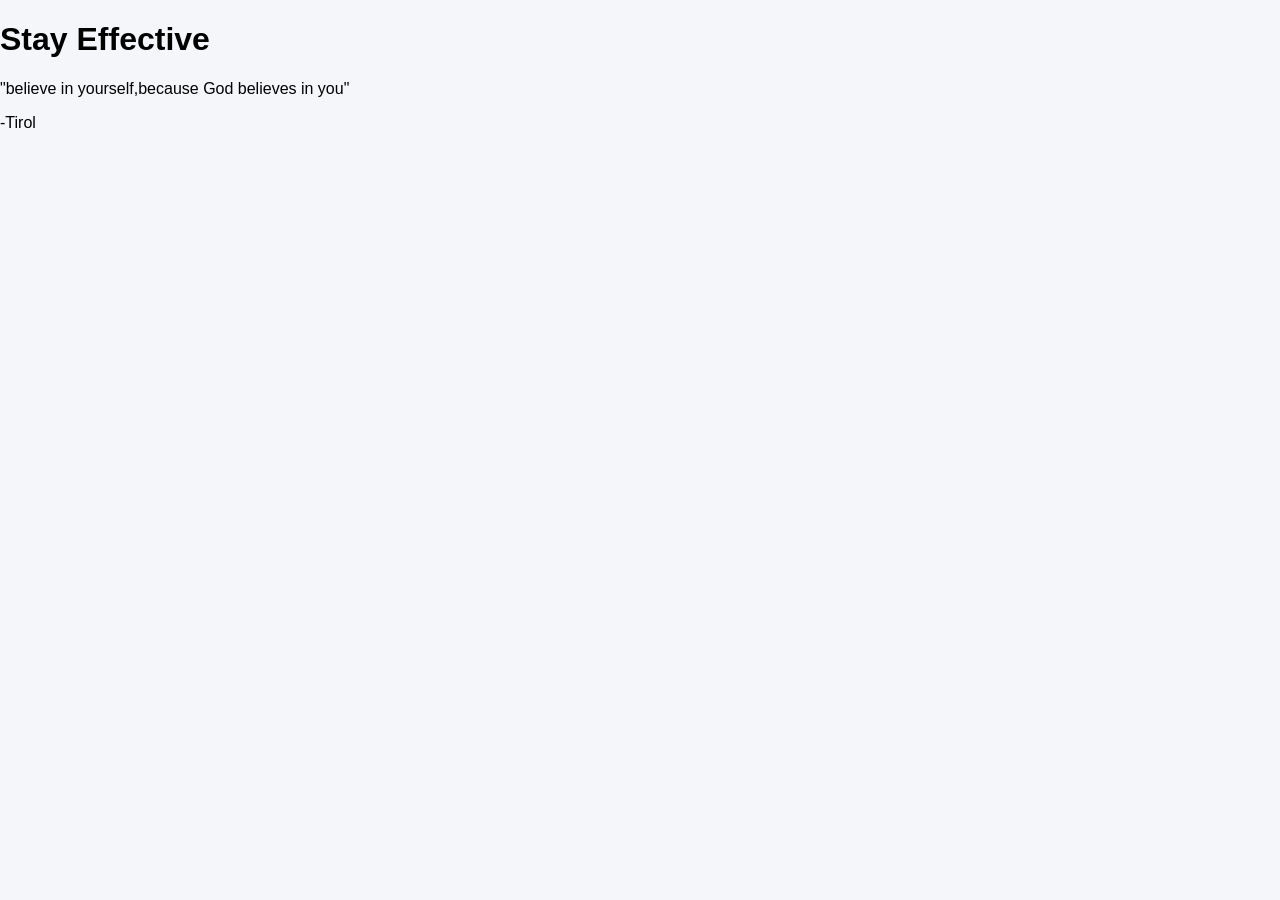
==== index.html @ b817ed64 "Add files via upload" ====
<!DOCTYPE html>
<html lang="en">
<head>
    <meta charset="UTF-8">
    <meta name="viewport"
content="width=device-width,initial-scale=1.0">
<link rel="stylesheet"href="style.css">
<title>Document</title>
</head>
<body>
    <div class="poster">
        <h1 class="title"> Stay Effective</h1>
        <p class="quote">"believe in yourself,because God believes in you"</p>
  <p class="author">-Tirol</p>
    </div>
</body>
</html>
---- style.css ----
body{
    font-family: Arial, sans-serif;
    background-color: #f4f6f9;
    margin:0;
}

/* Header */
header{
    background-color:#2c3e50;
    color:white;
    text-align:center;
    padding:20px;
}

/* Main content */
main{
    padding:20px;
}

/* Headings */
h2{
    color:#2c3e50;
    margin-top:30px;
}

/* Lists */
ol, ul{
    background:white;
    padding:20px;
    border-radius:8px;
    width:60%;
}

/* Tables */
table{
    width:80%;
    border-collapse:collapse;
    margin-top:20px;
    background:white;
}

th{
    background-color:#34495e;
    color:white;
    padding:10px;
}

td{
    padding:10px;
    text-align:center;
}

tr:nth-child(even){
    background-color:#f2f2f2;
}

/* Footer */
footer{
    text-align:center;
    background-color:#2c3e50;
    color:white;
    padding:15px;
    margin-top:30px;
}
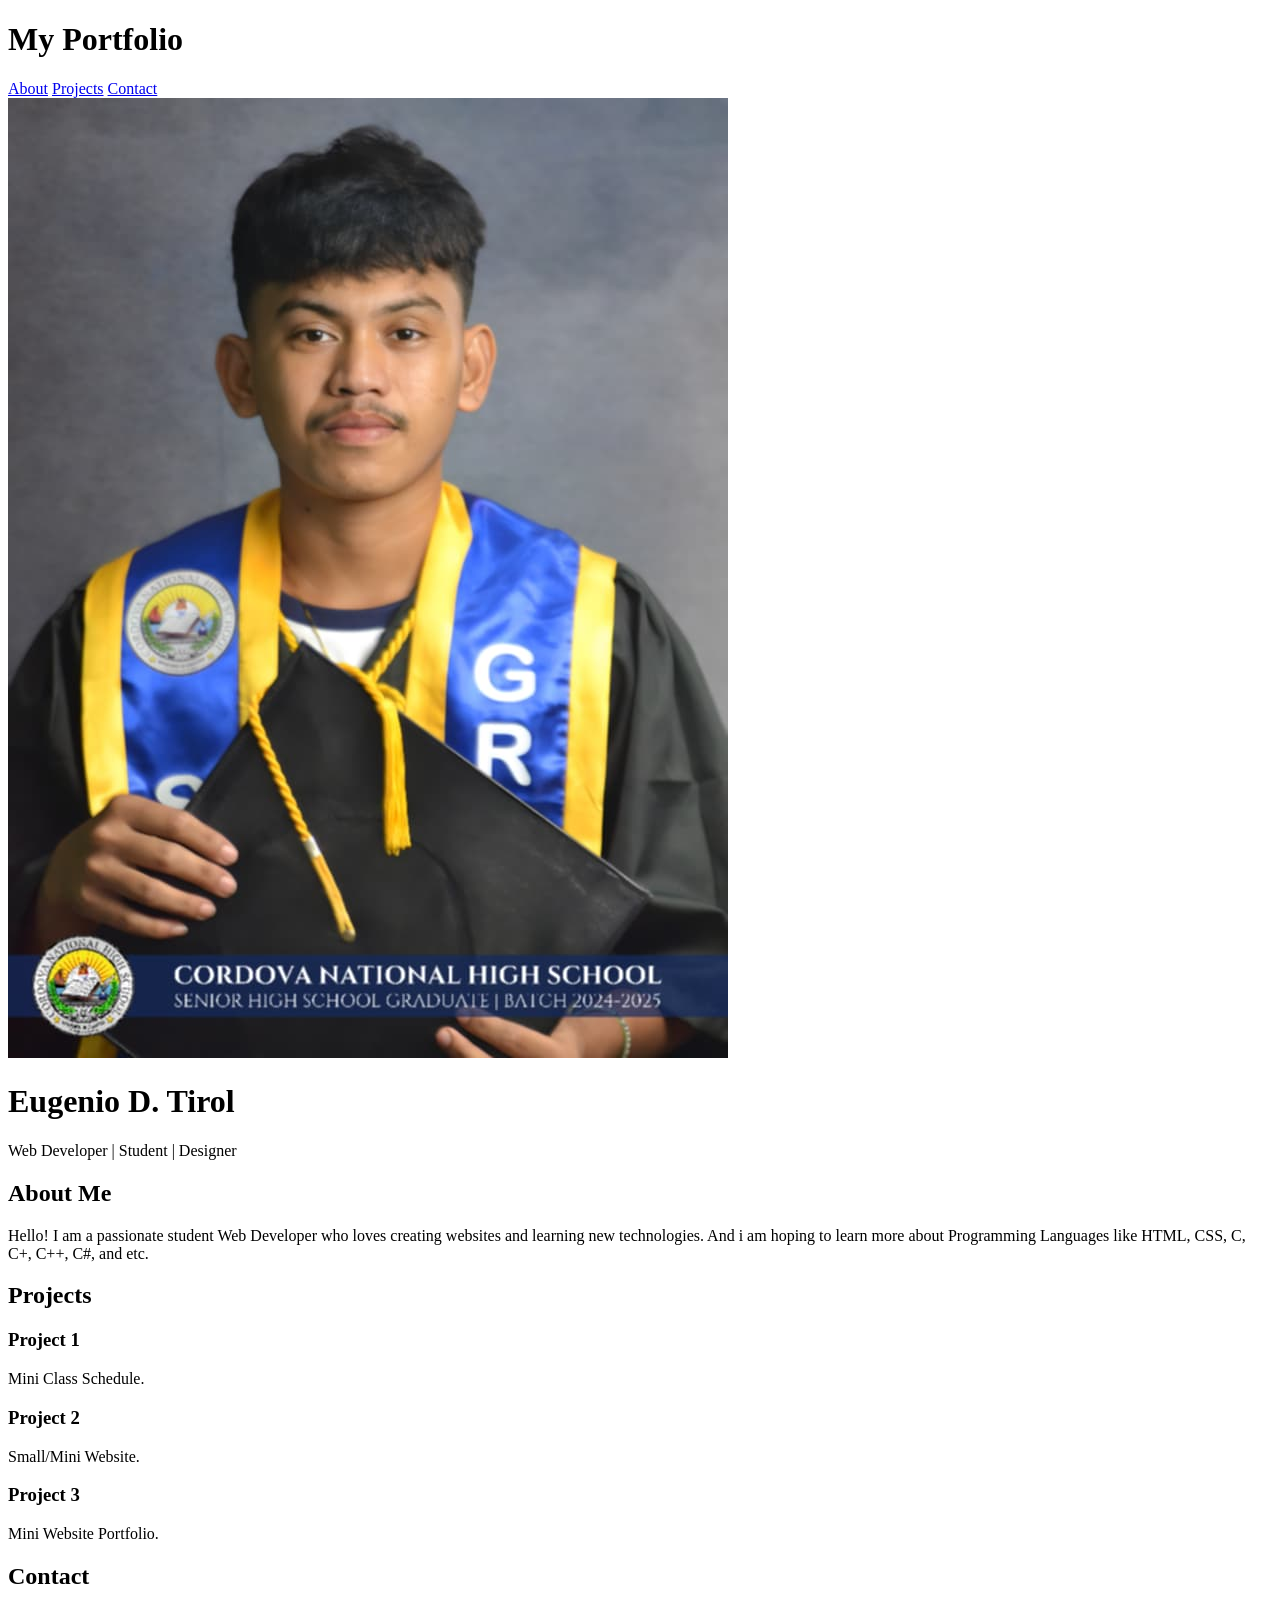
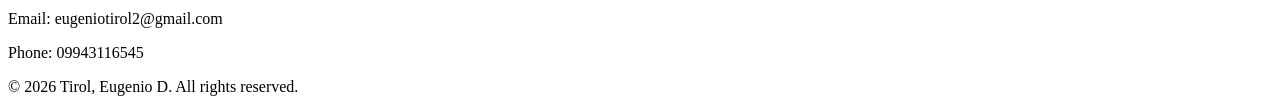
==== commit c2f919cd: "Add files via upload" ====
--- a/index.html
+++ b/index.html
@@ -1,17 +1,67 @@
 <!DOCTYPE html>
 <html lang="en">
 <head>
-    <meta charset="UTF-8">
-    <meta name="viewport"
-content="width=device-width,initial-scale=1.0">
-<link rel="stylesheet"href="style.css">
-<title>Document</title>
+  <meta charset="UTF-8" />
+  <meta name="viewport" content="width=device-width, initial-scale=1.0" />
+  <title>My Portfolio</title>
+  <link rel="stylesheet" href="assest/style.css">
 </head>
 <body>
-    <div class="poster">
-        <h1 class="title"> Stay Effective</h1>
-        <p class="quote">"believe in yourself,because God believes in you"</p>
-  <p class="author">-Tirol</p>
+
+  <header>
+    <h1>My Portfolio</h1>
+    <nav>
+      <a href="#about">About</a>
+      <a href="#projects">Projects</a>
+      <a href="#contact">Contact</a>
+    </nav>
+  </header>
+
+  <div class="container">
+
+    <div class="profile">
+      <img src="jiyoks.jpg"/>
+      <h1>Eugenio D. Tirol</h1>
+      <p>Web Developer | Student | Designer</p>
     </div>
+
+    <section id="about">
+      <h2>About Me</h2>
+      <p>
+        Hello! I am a passionate student Web Developer who loves creating websites and learning new technologies.
+        And i am hoping to learn more about Programming Languages like HTML, CSS, C, C+, C++, C#, and etc.
+      </p>
+    </section>
+
+    <section id="projects">
+      <h2>Projects</h2>
+      <div class="projects">
+        <div class="project-card">
+          <h3>Project 1</h3>
+          <p>Mini Class Schedule.</p>
+        </div>
+        <div class="project-card">
+          <h3>Project 2</h3>
+          <p>Small/Mini Website.</p>
+        </div>
+        <div class="project-card">
+          <h3>Project 3</h3>
+          <p> Mini Website Portfolio.</p>
+        </div>
+      </div>
+    </section>
+
+    <section id="contact">
+      <h2>Contact</h2>
+      <p>Email: eugeniotirol2@gmail.com</p>
+      <p>Phone: 09943116545</p>
+    </section>
+
+  </div>
+
+  <footer>
+    <p>© 2026 Tirol, Eugenio D. All rights reserved.</p>
+  </footer>
+
 </body>
 </html>
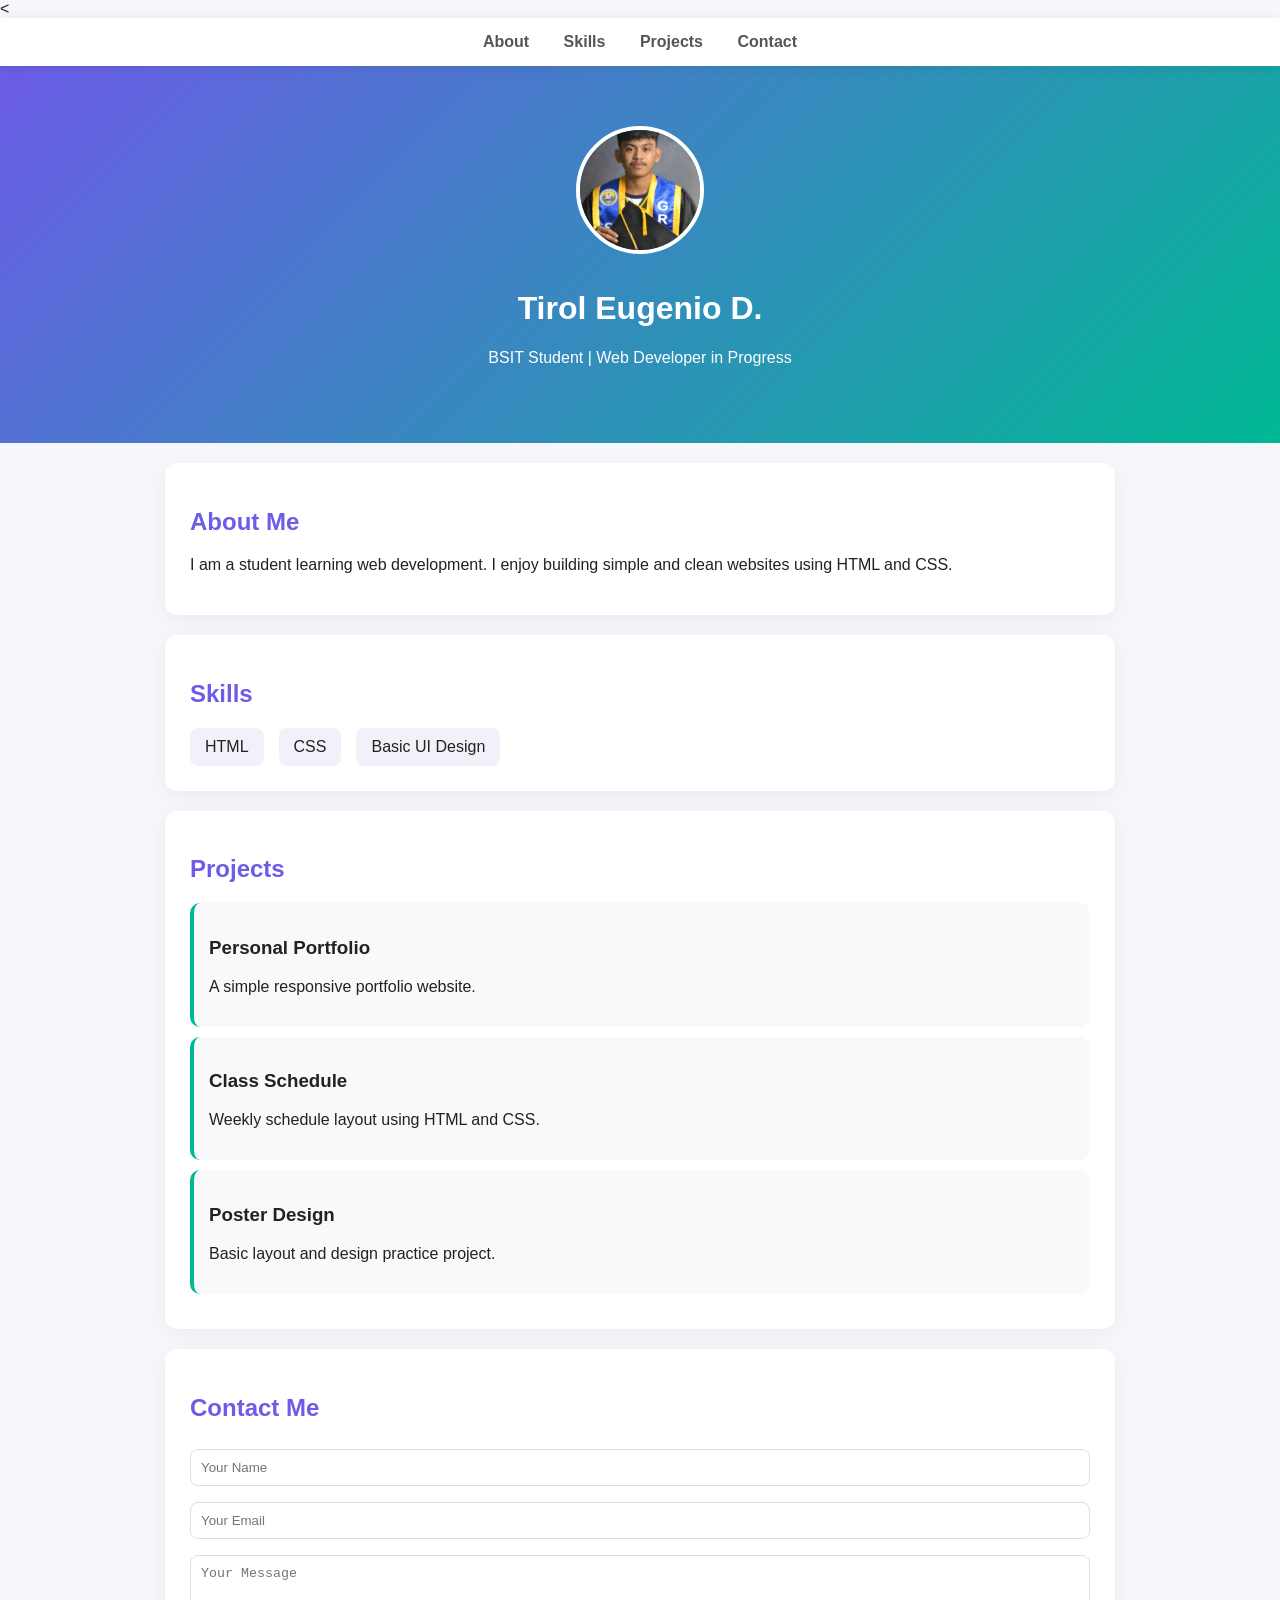
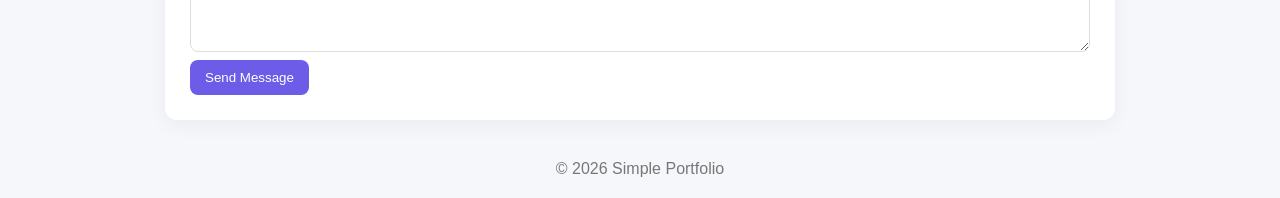
==== commit 5e4c4822: "Add files via upload" ====
--- a/index.html
+++ b/index.html
@@ -1,67 +1,210 @@
-<!DOCTYPE html>
+<<!DOCTYPE html>
 <html lang="en">
 <head>
-  <meta charset="UTF-8" />
-  <meta name="viewport" content="width=device-width, initial-scale=1.0" />
-  <title>My Portfolio</title>
-  <link rel="stylesheet" href="assest/style.css">
+<meta charset="UTF-8">
+<meta name="viewport" content="width=device-width, initial-scale=1.0">
+<title>Simple Portfolio</title>
+
+<style>
+body {
+    margin: 0;
+    font-family: Arial, sans-serif;
+    background: #f6f7fb;
+    color: #222;
+}
+
+html {
+    scroll-behavior: smooth;
+}
+
+/* NAVBAR */
+.navbar {
+    position: sticky;
+    top: 0;
+    background: white;
+    padding: 15px;
+    text-align: center;
+    box-shadow: 0 2px 10px rgba(0,0,0,0.08);
+    z-index: 1000;
+}
+
+.navbar a {
+    margin: 0 15px;
+    text-decoration: none;
+    color: #555;
+    font-weight: 600;
+    transition: 0.3s;
+}
+
+.navbar a:hover {
+    color: #6c5ce7;
+}
+
+/* HERO */
+header {
+    background: linear-gradient(135deg, #6c5ce7, #00b894);
+    color: white;
+    text-align: center;
+    padding: 60px 20px;
+}
+
+header img {
+    width: 120px;
+    height: 120px;
+    border-radius: 50%;
+    object-fit: cover;
+    border: 4px solid white;
+    margin-bottom: 15px;
+}
+
+/* SECTIONS */
+section {
+    max-width: 900px;
+    margin: 20px auto;
+    background: white;
+    padding: 25px;
+    border-radius: 12px;
+    box-shadow: 0 5px 20px rgba(0,0,0,0.05);
+    scroll-margin-top: 90px;
+    transition: 0.3s;
+}
+
+/* FOCUS EFFECT */
+section:target {
+    box-shadow: 0 10px 25px rgba(108,92,231,0.25);
+    border-left: 5px solid #6c5ce7;
+}
+
+/* TITLES */
+h2 {
+    color: #6c5ce7;
+}
+
+/* SKILLS */
+.skills {
+    display: flex;
+    gap: 15px;
+    flex-wrap: wrap;
+}
+
+.skill {
+    background: #f1f1f9;
+    padding: 10px 15px;
+    border-radius: 8px;
+}
+
+/* PROJECTS */
+.project {
+    background: #f9f9fc;
+    padding: 15px;
+    margin: 10px 0;
+    border-radius: 10px;
+    border-left: 4px solid #00b894;
+}
+
+/* CONTACT */
+input, textarea {
+    width: 100%;
+    padding: 10px;
+    margin: 8px 0;
+    border-radius: 8px;
+    border: 1px solid #ddd;
+}
+
+button {
+    background: #6c5ce7;
+    color: white;
+    padding: 10px 15px;
+    border: none;
+    border-radius: 8px;
+    cursor: pointer;
+    transition: 0.3s;
+}
+
+button:hover {
+    background: #5a4bd6;
+}
+
+/* FOOTER */
+footer {
+    text-align: center;
+    padding: 20px;
+    color: #777;
+}
+</style>
+
 </head>
 <body>
 
-  <header>
-    <h1>My Portfolio</h1>
-    <nav>
-      <a href="#about">About</a>
-      <a href="#projects">Projects</a>
-      <a href="#contact">Contact</a>
-    </nav>
-  </header>
-
-  <div class="container">
-
-    <div class="profile">
-      <img src="jiyoks.jpg"/>
-      <h1>Eugenio D. Tirol</h1>
-      <p>Web Developer | Student | Designer</p>
-    </div>
-
-    <section id="about">
-      <h2>About Me</h2>
-      <p>
-        Hello! I am a passionate student Web Developer who loves creating websites and learning new technologies.
-        And i am hoping to learn more about Programming Languages like HTML, CSS, C, C+, C++, C#, and etc.
-      </p>
-    </section>
-
-    <section id="projects">
-      <h2>Projects</h2>
-      <div class="projects">
-        <div class="project-card">
-          <h3>Project 1</h3>
-          <p>Mini Class Schedule.</p>
-        </div>
-        <div class="project-card">
-          <h3>Project 2</h3>
-          <p>Small/Mini Website.</p>
-        </div>
-        <div class="project-card">
-          <h3>Project 3</h3>
-          <p> Mini Website Portfolio.</p>
-        </div>
-      </div>
-    </section>
-
-    <section id="contact">
-      <h2>Contact</h2>
-      <p>Email: eugeniotirol2@gmail.com</p>
-      <p>Phone: 09943116545</p>
-    </section>
-
-  </div>
-
-  <footer>
-    <p>© 2026 Tirol, Eugenio D. All rights reserved.</p>
-  </footer>
+<!-- NAVBAR -->
+<div class="navbar">
+    <a href="#about">About</a>
+    <a href="#skills">Skills</a>
+    <a href="#projects">Projects</a>
+    <a href="#contact">Contact</a>
+</div>
+
+<!-- HERO -->
+<header>
+    <img src="jiyoks.jpg" alt="Profile">
+    <h1>Tirol Eugenio D.</h1>
+    <p>BSIT Student | Web Developer in Progress</p>
+</header>
+
+<!-- ABOUT -->
+<section id="about">
+    <h2>About Me</h2>
+    <p>
+        I am a student learning web development. I enjoy building simple and clean websites using HTML and CSS.
+    </p>
+</section>
+
+<!-- SKILLS -->
+<section id="skills">
+    <h2>Skills</h2>
+
+    <div class="skills">
+        <div class="skill">HTML</div>
+        <div class="skill">CSS</div>
+        <div class="skill">Basic UI Design</div>
+    </div>
+</section>
+
+<!-- PROJECTS -->
+<section id="projects">
+    <h2>Projects</h2>
+
+    <div class="project">
+        <h3>Personal Portfolio</h3>
+        <p>A simple responsive portfolio website.</p>
+    </div>
+
+    <div class="project">
+        <h3>Class Schedule</h3>
+        <p>Weekly schedule layout using HTML and CSS.</p>
+    </div>
+
+    <div class="project">
+        <h3>Poster Design</h3>
+        <p>Basic layout and design practice project.</p>
+    </div>
+</section>
+
+<!-- CONTACT -->
+<section id="contact">
+    <h2>Contact Me</h2>
+
+    <input type="text" placeholder="Your Name">
+    <input type="email" placeholder="Your Email">
+    <textarea rows="5" placeholder="Your Message"></textarea>
+
+    <button>Send Message</button>
+</section>
+
+<!-- FOOTER -->
+<footer>
+    © 2026 Simple Portfolio
+</footer>
 
 </body>
 </html>
